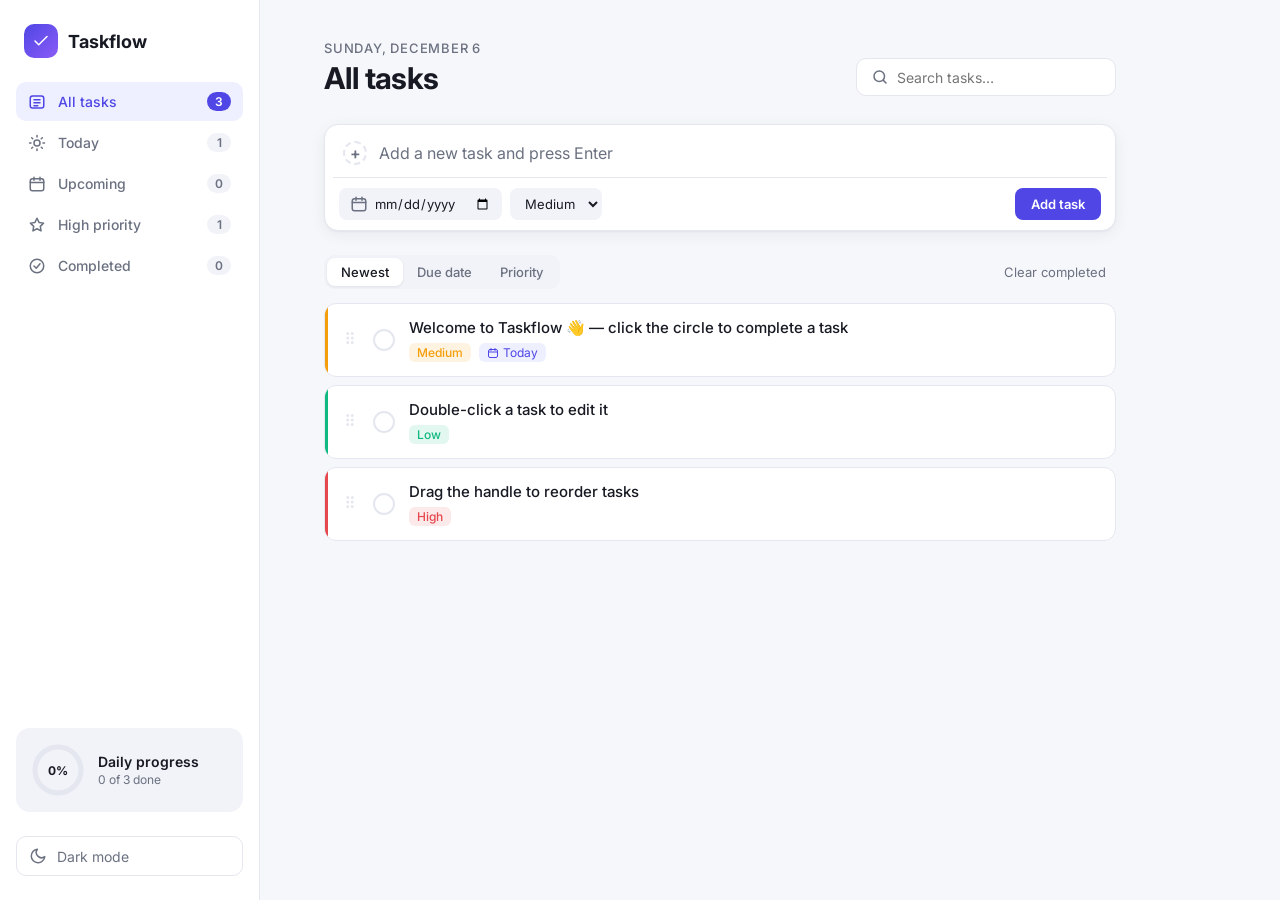
==== index.html @ 66c500b1 "Rename files for GitHub Pages" ====
<!DOCTYPE html>
<html lang="en">
<head>
  <meta charset="UTF-8" />
  <meta name="viewport" content="width=device-width, initial-scale=1.0" />
  <title>Taskflow — To-Do</title>
  <link rel="preconnect" href="https://fonts.googleapis.com" />
  <link href="https://fonts.googleapis.com/css2?family=Inter:wght@400;500;600;700&display=swap" rel="stylesheet" />
  <link rel="stylesheet" href="style.css" />
</head>
<body>
  <div class="app">
    <!-- Sidebar -->
    <aside class="sidebar">
      <div class="brand">
        <div class="logo">
          <svg viewBox="0 0 24 24" width="20" height="20" fill="none" stroke="currentColor" stroke-width="2.5" stroke-linecap="round" stroke-linejoin="round"><path d="M20 6 9 17l-5-5"/></svg>
        </div>
        <span>Taskflow</span>
      </div>

      <nav class="nav" id="nav">
        <button class="nav-item active" data-view="all">
          <svg viewBox="0 0 24 24"><rect x="3" y="4" width="18" height="16" rx="3"/><path d="M8 9h8M8 13h8M8 17h5"/></svg>
          All tasks <span class="count" id="count-all">0</span>
        </button>
        <button class="nav-item" data-view="today">
          <svg viewBox="0 0 24 24"><circle cx="12" cy="12" r="4"/><path d="M12 2v2M12 20v2M4.9 4.9l1.4 1.4M17.7 17.7l1.4 1.4M2 12h2M20 12h2M4.9 19.1l1.4-1.4M17.7 6.3l1.4-1.4"/></svg>
          Today <span class="count" id="count-today">0</span>
        </button>
        <button class="nav-item" data-view="upcoming">
          <svg viewBox="0 0 24 24"><rect x="3" y="5" width="18" height="16" rx="3"/><path d="M3 10h18M8 3v4M16 3v4"/></svg>
          Upcoming <span class="count" id="count-upcoming">0</span>
        </button>
        <button class="nav-item" data-view="important">
          <svg viewBox="0 0 24 24"><path d="m12 3 2.7 5.6 6.1.9-4.4 4.3 1 6.1L12 17l-5.4 2.9 1-6.1-4.4-4.3 6.1-.9z"/></svg>
          High priority <span class="count" id="count-important">0</span>
        </button>
        <button class="nav-item" data-view="completed">
          <svg viewBox="0 0 24 24"><circle cx="12" cy="12" r="9"/><path d="m8 12 3 3 5-6"/></svg>
          Completed <span class="count" id="count-completed">0</span>
        </button>
      </nav>

      <div class="progress-card">
        <div class="ring">
          <svg viewBox="0 0 36 36">
            <circle class="ring-bg" cx="18" cy="18" r="15.9" />
            <circle class="ring-fg" id="ring" cx="18" cy="18" r="15.9" />
          </svg>
          <span id="ring-label">0%</span>
        </div>
        <div>
          <p class="progress-title">Daily progress</p>
          <p class="progress-sub" id="progress-sub">0 of 0 done</p>
        </div>
      </div>

      <button class="theme-toggle" id="theme-toggle" aria-label="Toggle theme">
        <svg class="sun" viewBox="0 0 24 24"><circle cx="12" cy="12" r="4"/><path d="M12 2v2M12 20v2M4.9 4.9l1.4 1.4M17.7 17.7l1.4 1.4M2 12h2M20 12h2M4.9 19.1l1.4-1.4M17.7 6.3l1.4-1.4"/></svg>
        <svg class="moon" viewBox="0 0 24 24"><path d="M21 12.8A9 9 0 1 1 11.2 3a7 7 0 0 0 9.8 9.8z"/></svg>
        <span id="theme-label">Dark mode</span>
      </button>
    </aside>

    <!-- Main -->
    <main class="main">
      <header class="topbar">
        <div>
          <p class="date" id="today-date"></p>
          <h1 id="view-title">All tasks</h1>
        </div>
        <div class="search">
          <svg viewBox="0 0 24 24"><circle cx="11" cy="11" r="7"/><path d="m20 20-3.5-3.5"/></svg>
          <input type="search" id="search" placeholder="Search tasks…" />
        </div>
      </header>

      <form class="composer" id="composer" autocomplete="off">
        <div class="composer-main">
          <span class="plus">+</span>
          <input type="text" id="task-input" placeholder="Add a new task and press Enter" maxlength="140" required />
        </div>
        <div class="composer-meta">
          <label class="chip-input" title="Due date">
            <svg viewBox="0 0 24 24"><rect x="3" y="5" width="18" height="16" rx="3"/><path d="M3 10h18M8 3v4M16 3v4"/></svg>
            <input type="date" id="task-date" />
          </label>
          <select id="task-priority" class="chip-select" title="Priority">
            <option value="low">Low</option>
            <option value="medium" selected>Medium</option>
            <option value="high">High</option>
          </select>
          <button type="submit" class="btn-primary">Add task</button>
        </div>
      </form>

      <div class="toolbar">
        <div class="tabs" id="sort-tabs">
          <button class="tab active" data-sort="created">Newest</button>
          <button class="tab" data-sort="due">Due date</button>
          <button class="tab" data-sort="priority">Priority</button>
        </div>
        <button class="btn-ghost" id="clear-completed">Clear completed</button>
      </div>

      <ul class="task-list" id="task-list"></ul>

      <div class="empty" id="empty">
        <div class="empty-icon">
          <svg viewBox="0 0 24 24"><rect x="4" y="3" width="16" height="18" rx="3"/><path d="m9 12 2 2 4-4"/></svg>
        </div>
        <h3>Nothing here yet</h3>
        <p>Add a task above to get started.</p>
      </div>
    </main>
  </div>

  <div class="toast" id="toast"></div>

  <script src="script.js"></script>
</body>
</html>
---- style.css ----
:root {
  --bg: #f6f7fb;
  --surface: #ffffff;
  --surface-2: #f1f3f8;
  --border: #e4e7ef;
  --text: #171a23;
  --muted: #6b7180;
  --accent: #4f46e5;
  --accent-soft: #eef0ff;
  --high: #e5484d;
  --medium: #f59e0b;
  --low: #10b981;
  --shadow: 0 1px 2px rgba(16, 24, 40, .04), 0 4px 16px rgba(16, 24, 40, .06);
  --radius: 14px;
}

[data-theme="dark"] {
  --bg: #0e1016;
  --surface: #161922;
  --surface-2: #1d212c;
  --border: #272c39;
  --text: #eceef3;
  --muted: #8b91a1;
  --accent: #7c74ff;
  --accent-soft: #232248;
  --shadow: 0 1px 2px rgba(0, 0, 0, .3), 0 8px 24px rgba(0, 0, 0, .25);
}

* { box-sizing: border-box; margin: 0; padding: 0; }

body {
  font-family: "Inter", system-ui, -apple-system, "Segoe UI", sans-serif;
  background: var(--bg);
  color: var(--text);
  -webkit-font-smoothing: antialiased;
  transition: background .25s, color .25s;
}

button, input, select { font: inherit; color: inherit; }
button { cursor: pointer; background: none; border: none; }

svg { width: 18px; height: 18px; fill: none; stroke: currentColor; stroke-width: 2; stroke-linecap: round; stroke-linejoin: round; flex-shrink: 0; }

.app { display: grid; grid-template-columns: 260px 1fr; min-height: 100vh; }

/* ---------- Sidebar ---------- */
.sidebar {
  background: var(--surface);
  border-right: 1px solid var(--border);
  padding: 24px 16px;
  display: flex; flex-direction: column; gap: 24px;
  position: sticky; top: 0; height: 100vh;
}

.brand { display: flex; align-items: center; gap: 10px; font-weight: 700; font-size: 18px; padding: 0 8px; }
.logo {
  width: 34px; height: 34px; border-radius: 10px;
  background: linear-gradient(135deg, var(--accent), #8b5cf6);
  color: #fff; display: grid; place-items: center;
}

.nav { display: flex; flex-direction: column; gap: 2px; }
.nav-item {
  display: flex; align-items: center; gap: 12px;
  padding: 10px 12px; border-radius: 10px;
  color: var(--muted); font-weight: 500; font-size: 14px; text-align: left;
  transition: background .15s, color .15s;
}
.nav-item:hover { background: var(--surface-2); color: var(--text); }
.nav-item.active { background: var(--accent-soft); color: var(--accent); }
.count {
  margin-left: auto; font-size: 12px; font-weight: 600;
  background: var(--surface-2); color: var(--muted);
  padding: 2px 8px; border-radius: 99px; min-width: 24px; text-align: center;
}
.nav-item.active .count { background: var(--accent); color: #fff; }

.progress-card {
  margin-top: auto;
  display: flex; align-items: center; gap: 14px;
  padding: 16px; border-radius: var(--radius);
  background: var(--surface-2);
}
.ring { position: relative; width: 52px; height: 52px; }
.ring svg { width: 52px; height: 52px; transform: rotate(-90deg); }
.ring circle { fill: none; stroke-width: 3.5; }
.ring-bg { stroke: var(--border); }
.ring-fg { stroke: var(--accent); stroke-linecap: round; stroke-dasharray: 100 100; stroke-dashoffset: 100; transition: stroke-dashoffset .5s ease; }
.ring span { position: absolute; inset: 0; display: grid; place-items: center; font-size: 12px; font-weight: 700; }
.progress-title { font-weight: 600; font-size: 14px; }
.progress-sub { font-size: 12px; color: var(--muted); margin-top: 2px; }

.theme-toggle {
  display: flex; align-items: center; gap: 10px;
  padding: 10px 12px; border-radius: 10px; font-size: 14px; color: var(--muted);
  border: 1px solid var(--border);
}
.theme-toggle:hover { color: var(--text); }
.theme-toggle .moon { display: block; }
.theme-toggle .sun { display: none; }
[data-theme="dark"] .theme-toggle .moon { display: none; }
[data-theme="dark"] .theme-toggle .sun { display: block; }

/* ---------- Main ---------- */
.main { padding: 40px clamp(20px, 5vw, 64px); max-width: 920px; width: 100%; }

.topbar { display: flex; justify-content: space-between; align-items: flex-end; gap: 20px; margin-bottom: 28px; flex-wrap: wrap; }
.date { color: var(--muted); font-size: 13px; font-weight: 500; text-transform: uppercase; letter-spacing: .06em; }
h1 { font-size: 30px; font-weight: 700; letter-spacing: -.02em; margin-top: 4px; }

.search {
  display: flex; align-items: center; gap: 8px;
  background: var(--surface); border: 1px solid var(--border);
  padding: 9px 14px; border-radius: 10px; width: 260px; color: var(--muted);
  transition: border-color .15s, box-shadow .15s;
}
.search:focus-within { border-color: var(--accent); box-shadow: 0 0 0 3px var(--accent-soft); }
.search input { border: none; outline: none; background: transparent; width: 100%; font-size: 14px; color: var(--text); }

/* Composer */
.composer {
  background: var(--surface); border: 1px solid var(--border);
  border-radius: var(--radius); box-shadow: var(--shadow);
  padding: 8px; margin-bottom: 24px;
  transition: border-color .15s, box-shadow .15s;
}
.composer:focus-within { border-color: var(--accent); box-shadow: 0 0 0 4px var(--accent-soft), var(--shadow); }
.composer-main { display: flex; align-items: center; gap: 12px; padding: 8px 10px; }
.plus {
  width: 24px; height: 24px; border-radius: 50%; border: 2px dashed var(--border);
  display: grid; place-items: center; color: var(--muted); font-weight: 600; line-height: 1;
}
#task-input { flex: 1; border: none; outline: none; background: transparent; font-size: 16px; }
#task-input::placeholder { color: var(--muted); }

.composer-meta { display: flex; align-items: center; gap: 8px; padding: 6px 6px 2px; border-top: 1px solid var(--border); margin-top: 4px; padding-top: 10px; flex-wrap: wrap; }
.chip-input, .chip-select {
  display: flex; align-items: center; gap: 6px;
  background: var(--surface-2); border: 1px solid transparent;
  border-radius: 8px; padding: 6px 10px; font-size: 13px; color: var(--muted);
}
.chip-input input { border: none; background: transparent; outline: none; font-size: 13px; color: var(--text); }
.chip-select { outline: none; cursor: pointer; color: var(--text); }
.chip-input:hover, .chip-select:hover { border-color: var(--border); }
[data-theme="dark"] .chip-input input { color-scheme: dark; }

.btn-primary {
  margin-left: auto; background: var(--accent); color: #fff;
  padding: 8px 16px; border-radius: 8px; font-weight: 600; font-size: 13px;
  transition: transform .1s, filter .15s;
}
.btn-primary:hover { filter: brightness(1.08); }
.btn-primary:active { transform: scale(.97); }

.toolbar { display: flex; justify-content: space-between; align-items: center; margin-bottom: 14px; gap: 12px; flex-wrap: wrap; }
.tabs { display: flex; background: var(--surface-2); padding: 3px; border-radius: 10px; }
.tab { padding: 6px 14px; border-radius: 8px; font-size: 13px; font-weight: 500; color: var(--muted); }
.tab.active { background: var(--surface); color: var(--text); box-shadow: 0 1px 3px rgba(0,0,0,.08); }
.btn-ghost { font-size: 13px; color: var(--muted); padding: 6px 10px; border-radius: 8px; }
.btn-ghost:hover { color: var(--high); background: var(--surface-2); }

/* Tasks */
.task-list { list-style: none; display: flex; flex-direction: column; gap: 8px; }
.task {
  display: flex; align-items: center; gap: 14px;
  background: var(--surface); border: 1px solid var(--border);
  border-radius: 12px; padding: 14px 16px;
  position: relative; overflow: hidden;
  animation: slideIn .25s ease;
  transition: border-color .15s, box-shadow .15s, opacity .2s;
}
.task::before { content: ""; position: absolute; left: 0; top: 0; bottom: 0; width: 3px; background: var(--p); }
.task:hover { border-color: color-mix(in srgb, var(--accent) 35%, var(--border)); box-shadow: var(--shadow); }
.task.dragging { opacity: .4; }
.task.removing { animation: slideOut .2s ease forwards; }
.task[data-priority="high"] { --p: var(--high); }
.task[data-priority="medium"] { --p: var(--medium); }
.task[data-priority="low"] { --p: var(--low); }

.check {
  width: 22px; height: 22px; border-radius: 50%;
  border: 2px solid var(--border); display: grid; place-items: center;
  color: #fff; transition: all .2s; flex-shrink: 0;
}
.check svg { width: 13px; height: 13px; stroke-width: 3; opacity: 0; transform: scale(.5); transition: all .2s; }
.check:hover { border-color: var(--accent); }
.task.done .check { background: var(--accent); border-color: var(--accent); }
.task.done .check svg { opacity: 1; transform: scale(1); }

.task-body { flex: 1; min-width: 0; }
.task-title { font-size: 15px; font-weight: 500; word-break: break-word; outline: none; border-radius: 4px; }
.task-title[contenteditable="true"] { background: var(--surface-2); padding: 2px 6px; margin: -2px -6px; }
.task.done .task-title { text-decoration: line-through; color: var(--muted); }
.task-meta { display: flex; gap: 8px; margin-top: 6px; flex-wrap: wrap; }
.badge { display: inline-flex; align-items: center; gap: 4px; font-size: 12px; color: var(--muted); padding: 2px 8px; border-radius: 6px; background: var(--surface-2); }
.badge svg { width: 12px; height: 12px; }
.badge.overdue { color: var(--high); background: color-mix(in srgb, var(--high) 12%, transparent); }
.badge.today { color: var(--accent); background: var(--accent-soft); }
.badge.prio { color: var(--p); background: color-mix(in srgb, var(--p) 12%, transparent); text-transform: capitalize; font-weight: 500; }

.actions { display: flex; gap: 2px; opacity: 0; transition: opacity .15s; }
.task:hover .actions, .task:focus-within .actions { opacity: 1; }
.icon-btn { width: 32px; height: 32px; border-radius: 8px; display: grid; place-items: center; color: var(--muted); }
.icon-btn svg { width: 16px; height: 16px; }
.icon-btn:hover { background: var(--surface-2); color: var(--text); }
.icon-btn.delete:hover { color: var(--high); }
.drag { cursor: grab; color: var(--border); }
.task:hover .drag { color: var(--muted); }

/* Empty */
.empty { display: none; text-align: center; padding: 64px 20px; color: var(--muted); }
.empty.show { display: block; }
.empty-icon { width: 64px; height: 64px; margin: 0 auto 16px; border-radius: 18px; background: var(--accent-soft); color: var(--accent); display: grid; place-items: center; }
.empty-icon svg { width: 28px; height: 28px; }
.empty h3 { color: var(--text); font-size: 17px; margin-bottom: 4px; }
.empty p { font-size: 14px; }

/* Toast */
.toast {
  position: fixed; bottom: 24px; left: 50%; transform: translate(-50%, 20px);
  background: var(--text); color: var(--bg); padding: 10px 16px; border-radius: 10px;
  font-size: 14px; font-weight: 500; opacity: 0; pointer-events: none;
  transition: all .25s; display: flex; gap: 14px; align-items: center; z-index: 10;
}
.toast.show { opacity: 1; transform: translate(-50%, 0); pointer-events: auto; }
.toast button { color: var(--accent); font-weight: 600; filter: brightness(1.4); }

@keyframes slideIn { from { opacity: 0; transform: translateY(-6px); } to { opacity: 1; transform: none; } }
@keyframes slideOut { to { opacity: 0; transform: translateX(20px); } }

/* Responsive */
@media (max-width: 820px) {
  .app { grid-template-columns: 1fr; }
  .sidebar { position: static; height: auto; border-right: none; border-bottom: 1px solid var(--border); gap: 16px; }
  .nav { flex-direction: row; overflow-x: auto; gap: 6px; }
  .nav-item { white-space: nowrap; }
  .nav-item svg { display: none; }
  .progress-card { margin-top: 0; }
  .main { padding: 24px 16px; }
  .search { width: 100%; }
  .actions { opacity: 1; }
}
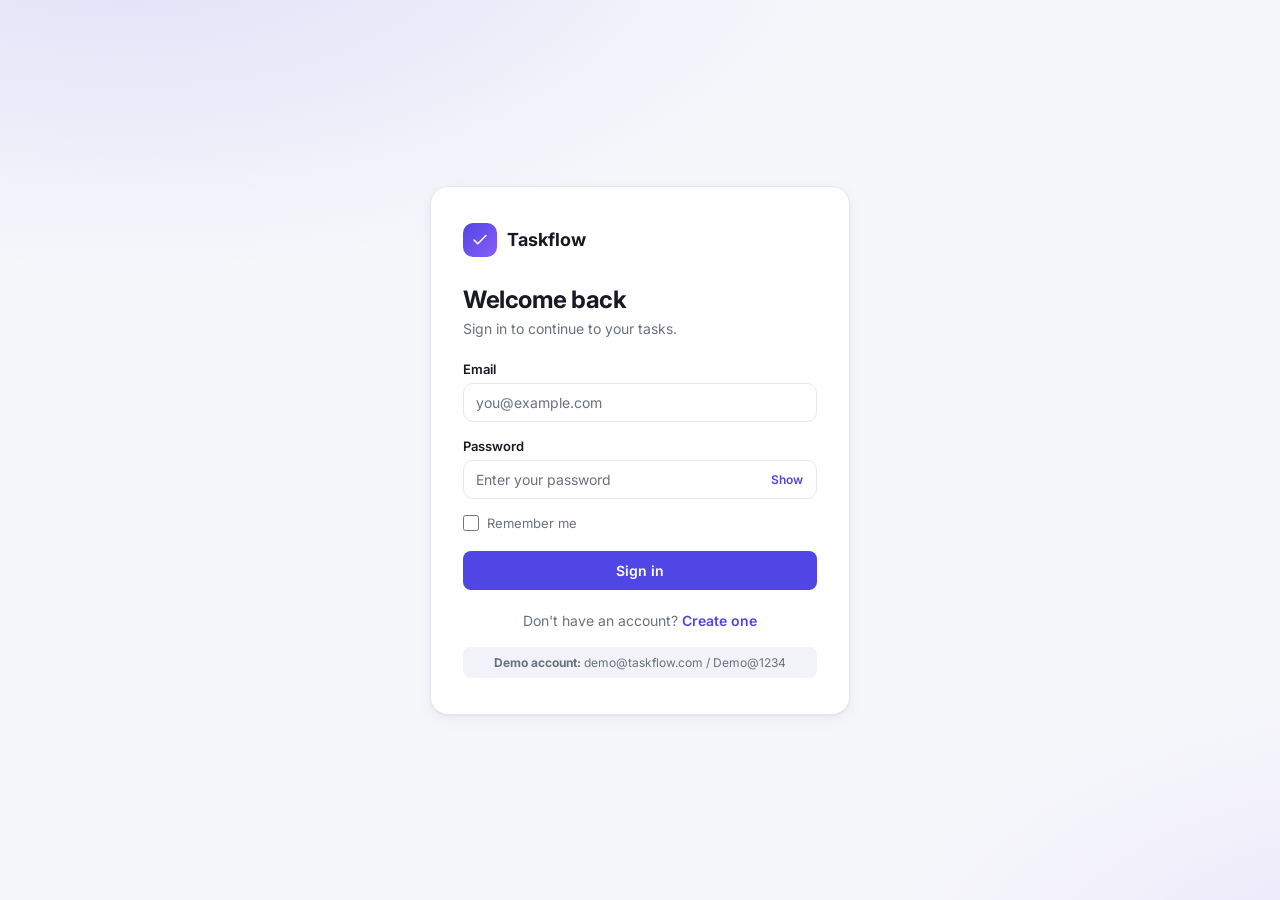
==== commit 0718cc33: "login&register" ====
--- a/index.html
+++ b/index.html
@@ -7,6 +7,9 @@
   <link rel="preconnect" href="https://fonts.googleapis.com" />
   <link href="https://fonts.googleapis.com/css2?family=Inter:wght@400;500;600;700&display=swap" rel="stylesheet" />
   <link rel="stylesheet" href="style.css" />
+  <link rel="stylesheet" href="auth.css" />
+  <script src="auth.js"></script>
+  <script>Auth.requireAuth();</script>
 </head>
 <body>
   <div class="app">
@@ -54,6 +57,17 @@
           <p class="progress-title">Daily progress</p>
           <p class="progress-sub" id="progress-sub">0 of 0 done</p>
         </div>
+      </div>
+
+      <div class="user-card" data-testid="user-card">
+        <div class="avatar" id="user-avatar">?</div>
+        <div class="user-info">
+          <p class="user-name" id="user-name" data-testid="user-name"></p>
+          <p class="user-email" id="user-email" data-testid="user-email"></p>
+        </div>
+        <button class="logout-btn" id="logout" title="Sign out" aria-label="Sign out" data-testid="logout">
+          <svg viewBox="0 0 24 24"><path d="M9 21H5a2 2 0 0 1-2-2V5a2 2 0 0 1 2-2h4"/><path d="m16 17 5-5-5-5"/><path d="M21 12H9"/></svg>
+        </button>
       </div>
 
       <button class="theme-toggle" id="theme-toggle" aria-label="Toggle theme">
--- a/auth.css
+++ b/auth.css
@@ -0,0 +1,87 @@
+/* ---------- Login / Register ---------- */
+.auth-body {
+  min-height: 100vh;
+  background:
+    radial-gradient(1200px 600px at 10% -10%, color-mix(in srgb, var(--accent) 14%, transparent), transparent 60%),
+    radial-gradient(900px 500px at 110% 110%, color-mix(in srgb, #8b5cf6 12%, transparent), transparent 60%),
+    var(--bg);
+}
+.auth-wrap { min-height: 100vh; display: grid; place-items: center; padding: 32px 16px; }
+.auth-card {
+  width: 100%; max-width: 420px;
+  background: var(--surface); border: 1px solid var(--border);
+  border-radius: 18px; box-shadow: var(--shadow);
+  padding: 36px 32px;
+}
+.auth-brand { padding: 0; margin-bottom: 28px; }
+.auth-title { font-size: 24px; margin-top: 0; }
+.auth-sub { color: var(--muted); font-size: 14px; margin-top: 6px; margin-bottom: 24px; }
+
+.auth-form { display: flex; flex-direction: column; gap: 16px; }
+.field { display: flex; flex-direction: column; gap: 6px; }
+.field label { font-size: 13px; font-weight: 600; }
+.field input[type="text"], .field input[type="email"], .field input[type="password"] {
+  width: 100%; padding: 10px 12px; font-size: 14px;
+  background: var(--surface); border: 1px solid var(--border); border-radius: 10px;
+  outline: none; transition: border-color .15s, box-shadow .15s;
+}
+.field input::placeholder { color: var(--muted); }
+.field input:focus { border-color: var(--accent); box-shadow: 0 0 0 3px var(--accent-soft); }
+.field input.invalid { border-color: var(--high); }
+.field input.invalid:focus { box-shadow: 0 0 0 3px color-mix(in srgb, var(--high) 18%, transparent); }
+.field-error { color: var(--high); font-size: 12px; min-height: 0; }
+.field-error:empty { display: none; }
+.field-hint { color: var(--muted); font-size: 12px; }
+
+.password-wrap { position: relative; }
+.password-wrap input { padding-right: 64px !important; }
+.toggle-pw {
+  position: absolute; right: 6px; top: 50%; transform: translateY(-50%);
+  font-size: 12px; font-weight: 600; color: var(--accent);
+  padding: 4px 8px; border-radius: 6px;
+}
+.toggle-pw:hover { background: var(--accent-soft); }
+
+.strength { height: 4px; background: var(--surface-2); border-radius: 99px; overflow: hidden; }
+.strength span { display: block; height: 100%; width: 0; border-radius: 99px; transition: width .2s, background .2s; }
+.strength .weak { background: var(--high); }
+.strength .fair { background: var(--medium); }
+.strength .good { background: #3b82f6; }
+.strength .strong { background: var(--low); }
+
+.checkbox { display: flex; align-items: center; gap: 8px; font-size: 13px; color: var(--muted); cursor: pointer; user-select: none; }
+.checkbox input { width: 16px; height: 16px; accent-color: var(--accent); cursor: pointer; }
+
+.btn-block { margin-left: 0; width: 100%; padding: 11px 16px; font-size: 14px; margin-top: 4px; }
+
+.alert { font-size: 13px; padding: 10px 12px; border-radius: 10px; margin-bottom: 16px; }
+.alert.error { color: var(--high); background: color-mix(in srgb, var(--high) 10%, transparent); border: 1px solid color-mix(in srgb, var(--high) 25%, transparent); }
+.alert.success { color: var(--low); background: color-mix(in srgb, var(--low) 10%, transparent); border: 1px solid color-mix(in srgb, var(--low) 25%, transparent); }
+
+.auth-switch { text-align: center; font-size: 14px; color: var(--muted); margin-top: 22px; }
+.auth-switch a { color: var(--accent); font-weight: 600; text-decoration: none; }
+.auth-switch a:hover { text-decoration: underline; }
+
+.demo-hint {
+  margin-top: 18px; font-size: 12px; color: var(--muted); text-align: center;
+  background: var(--surface-2); padding: 8px 10px; border-radius: 8px;
+}
+
+/* Sidebar user card (main app) */
+.user-card {
+  display: flex; align-items: center; gap: 10px;
+  padding: 10px 12px; border-radius: 10px; border: 1px solid var(--border);
+}
+.avatar {
+  width: 32px; height: 32px; border-radius: 50%; flex-shrink: 0;
+  background: linear-gradient(135deg, var(--accent), #8b5cf6); color: #fff;
+  display: grid; place-items: center; font-size: 13px; font-weight: 700;
+}
+.user-info { min-width: 0; flex: 1; }
+.user-name { font-size: 13px; font-weight: 600; white-space: nowrap; overflow: hidden; text-overflow: ellipsis; }
+.user-email { font-size: 12px; color: var(--muted); white-space: nowrap; overflow: hidden; text-overflow: ellipsis; }
+.logout-btn { width: 30px; height: 30px; border-radius: 8px; display: grid; place-items: center; color: var(--muted); }
+.logout-btn:hover { background: var(--surface-2); color: var(--high); }
+.logout-btn svg { width: 16px; height: 16px; }
+
+@media (max-width: 480px) { .auth-card { padding: 28px 20px; } }
